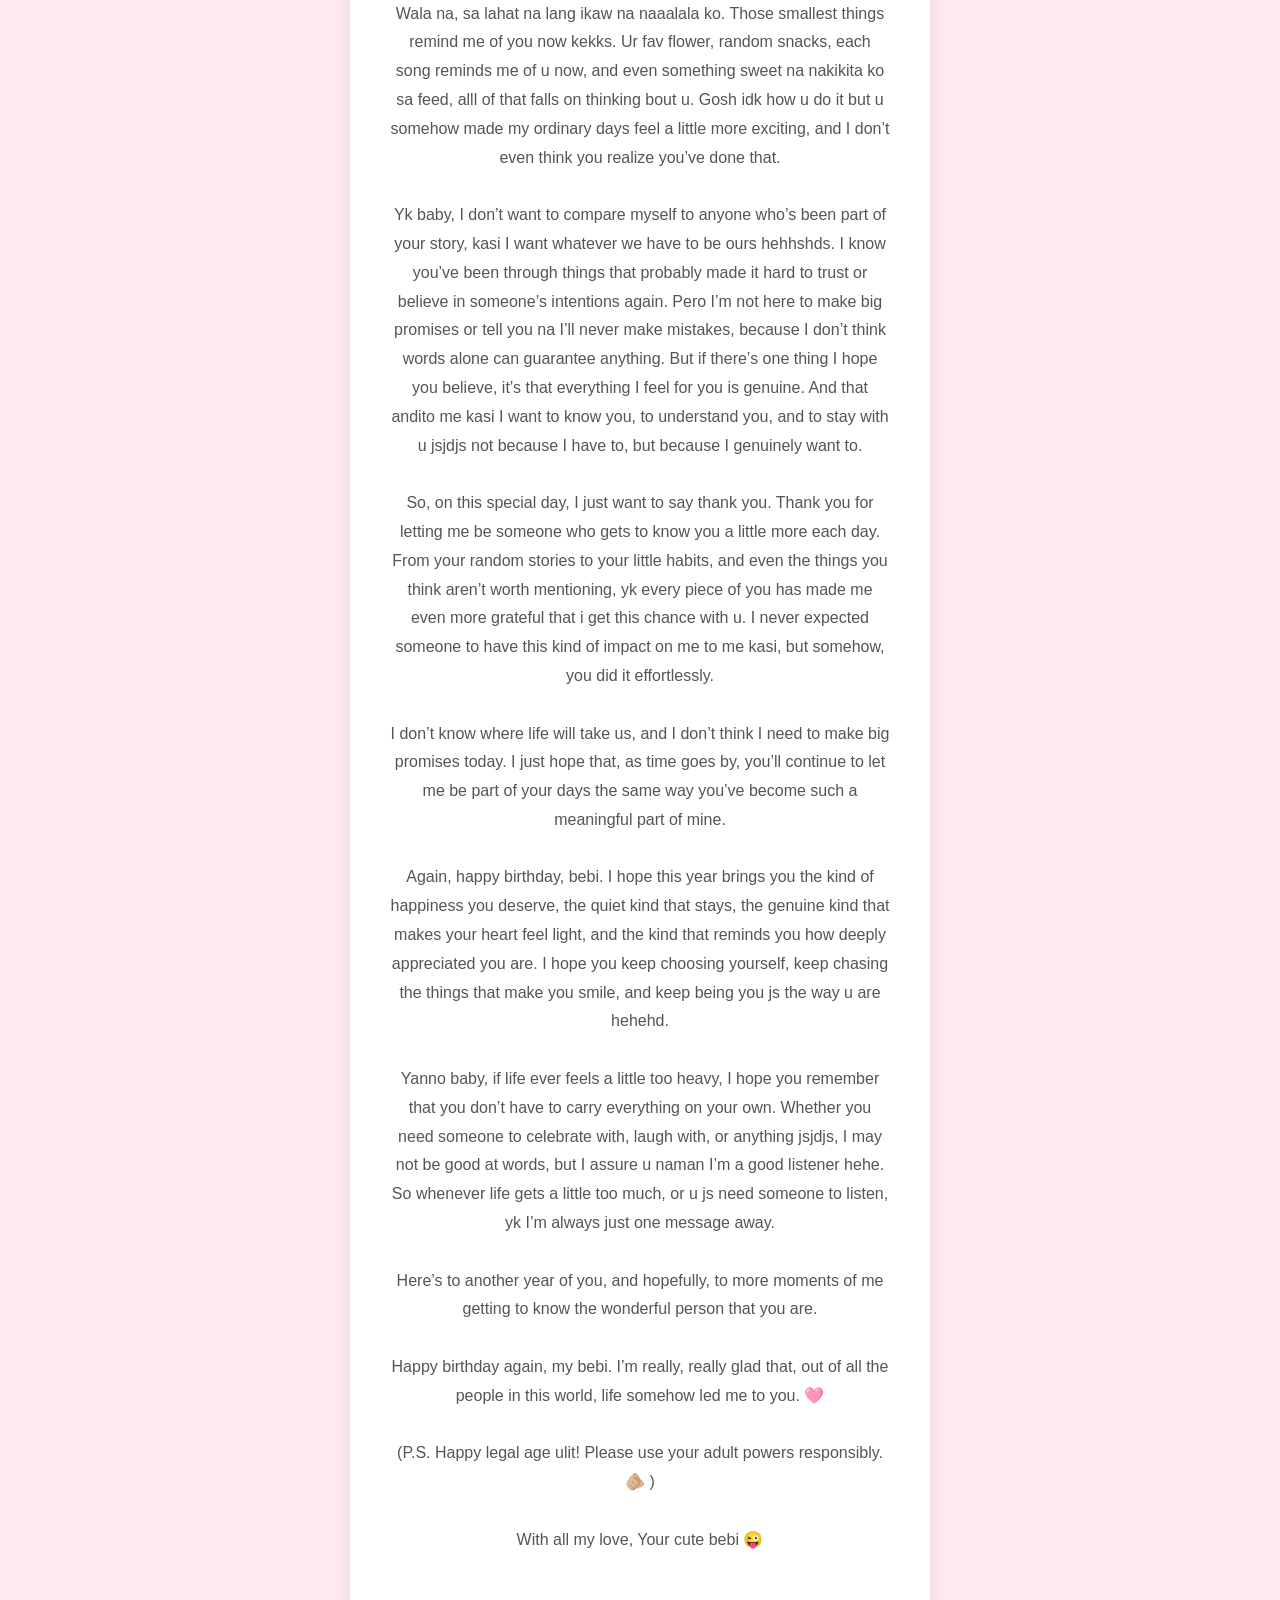
==== letter.html @ 2fe87b93 "Create letter.html" ====
<!DOCTYPE html>
<html lang="en">
<head>
    <meta charset="UTF-8">
    <meta name="viewport" content="width=device-width, initial-scale=1.0">
    <title>Your Letter 💌</title>

    <link rel="stylesheet" href="style.css">
</head>

<body>

    <div class="container">

        <h1>Happy Birthday, my bebi. 🩷</h1>

        <p>


Happy legal age too. 🥹 I know turning 18 doesn’t suddenly mean you’ll have everything figured out, but I hope this chapter gives you more reasons to smile than to worry, more moments that make you genuinely happy, and people who love and appreciate you the way you deserve. (ur still my baby girl 🙇🏻‍♀️) 
          <br><br>

First uh i js want u to know this hehhd cz i don’t think you realize how much I’ve enjoyed getting to know you these past few weeks. Out of everything, I think that’s been my favorite part. Learning every little detail about you, hearing how your day at school went layk and also knowing the things na you like and u don’t jsjjsjfjd. Yanno the more I get to know you, the more I realize just how much I like the person that you are.
          <br><br>

Jsjsj yk what’s even cuter pa is that we unexpectedly have so many little things in common heheh. Layk diva sino mag aakala na we both love Cheezy? Difference lang is my fav is red and yung sayo  lack. 😭 tapos ano, we both love spicy food, and we both like cookies and cream flavor too. small things, but somehow those lil details make me smile n parang baliw hayz hhehehshsh
          <br><br>

Wala na, sa lahat na lang ikaw na naaalala ko. Those smallest things remind me of you now kekks. Ur fav flower, random snacks, each song reminds me of u now, and even something sweet na nakikita ko sa feed, alll of that falls on thinking bout u. Gosh idk how u do it but u somehow made my ordinary days feel a little more exciting, and I don’t even think you realize you’ve done that.
          <br><br>

Yk baby, I don’t want to compare myself to anyone who’s been part of your story, kasi I want whatever we have to be ours hehhshds. I know you’ve been through things that probably made it hard to trust or believe in someone’s intentions again. Pero I’m not here to make big promises or tell you na I’ll never make mistakes, because I don’t think words alone can guarantee anything. But if there’s one thing I hope you believe, it’s that everything I feel for you is genuine. And that andito me kasi I want to know you, to understand you, and to stay with u jsjdjs not because I have to, but because I genuinely want to.
          <br><br>

So, on this special day, I just want to say thank you. Thank you for letting me be someone who gets to know you a little more each day. From your random stories to your little habits, and even the things you think aren’t worth mentioning, yk every piece of you has made me even more grateful that i get this chance with u.  I never expected someone to have this kind of impact on me to me kasi, but somehow, you did it effortlessly. 
          <br><br>

I don’t know where life will take us, and I don’t think I need to make big promises today. I just hope that, as time goes by, you’ll continue to let me be part of your days the same way you’ve become such a meaningful part of mine.
          <br><br>

Again, happy birthday, bebi. I hope this year brings you the kind of happiness you deserve, the quiet kind that stays, the genuine kind that makes your heart feel light, and the kind that reminds you how deeply appreciated you are. I hope you keep choosing yourself, keep chasing the things that make you smile, and keep being you js the way u are hehehd.
          <br><br>

Yanno baby, if life ever feels a little too heavy, I hope you remember that you don’t have to carry everything on your own. Whether you need someone to celebrate with, laugh with, or anything jsjdjs, I may not be good at words, but I assure u naman I’m a good listener hehe. So whenever life gets a little too much, or u js need someone to listen, yk I’m always just one message away.
          <br><br>

Here’s to another year of you, and hopefully, to more moments of me getting to know the wonderful person that you are.
          <br><br>

Happy birthday again, my bebi. I’m really, really glad that, out of all the people in this world, life somehow led me to you. 🩷
          <br><br>

(P.S. Happy legal age ulit! Please use your adult powers responsibly. 🫵🏼 )
          <br><br>

With all my love,
Your cute bebi 😜

        </p>

  

    </div>

</body>
</html>
---- style.css ----
body {
    margin: 0;
    padding: 0;
    font-family: Arial, sans-serif;
    background: #ffeaf3;

    display: flex;
    justify-content: center;
    align-items: center;

    height: 100vh;
}

.container {
    background: white;
    width: 85%;
    max-width: 500px;

    padding: 40px;

    border-radius: 20px;

    text-align: center;

    box-shadow: 0 10px 25px rgba(0,0,0,0.08);
}

h1 {
    color: #ff5c9a;
    margin-bottom: 20px;
}

p {
    color: #555;
    line-height: 1.8;
    margin-bottom: 30px;
}

button {
    background: #ff5c9a;
    color: white;

    border: none;
    border-radius: 30px;

    padding: 14px 28px;

    font-size: 16px;

    cursor: pointer;

    transition: .3s;
}

button:hover {
    transform: scale(1.05);
}
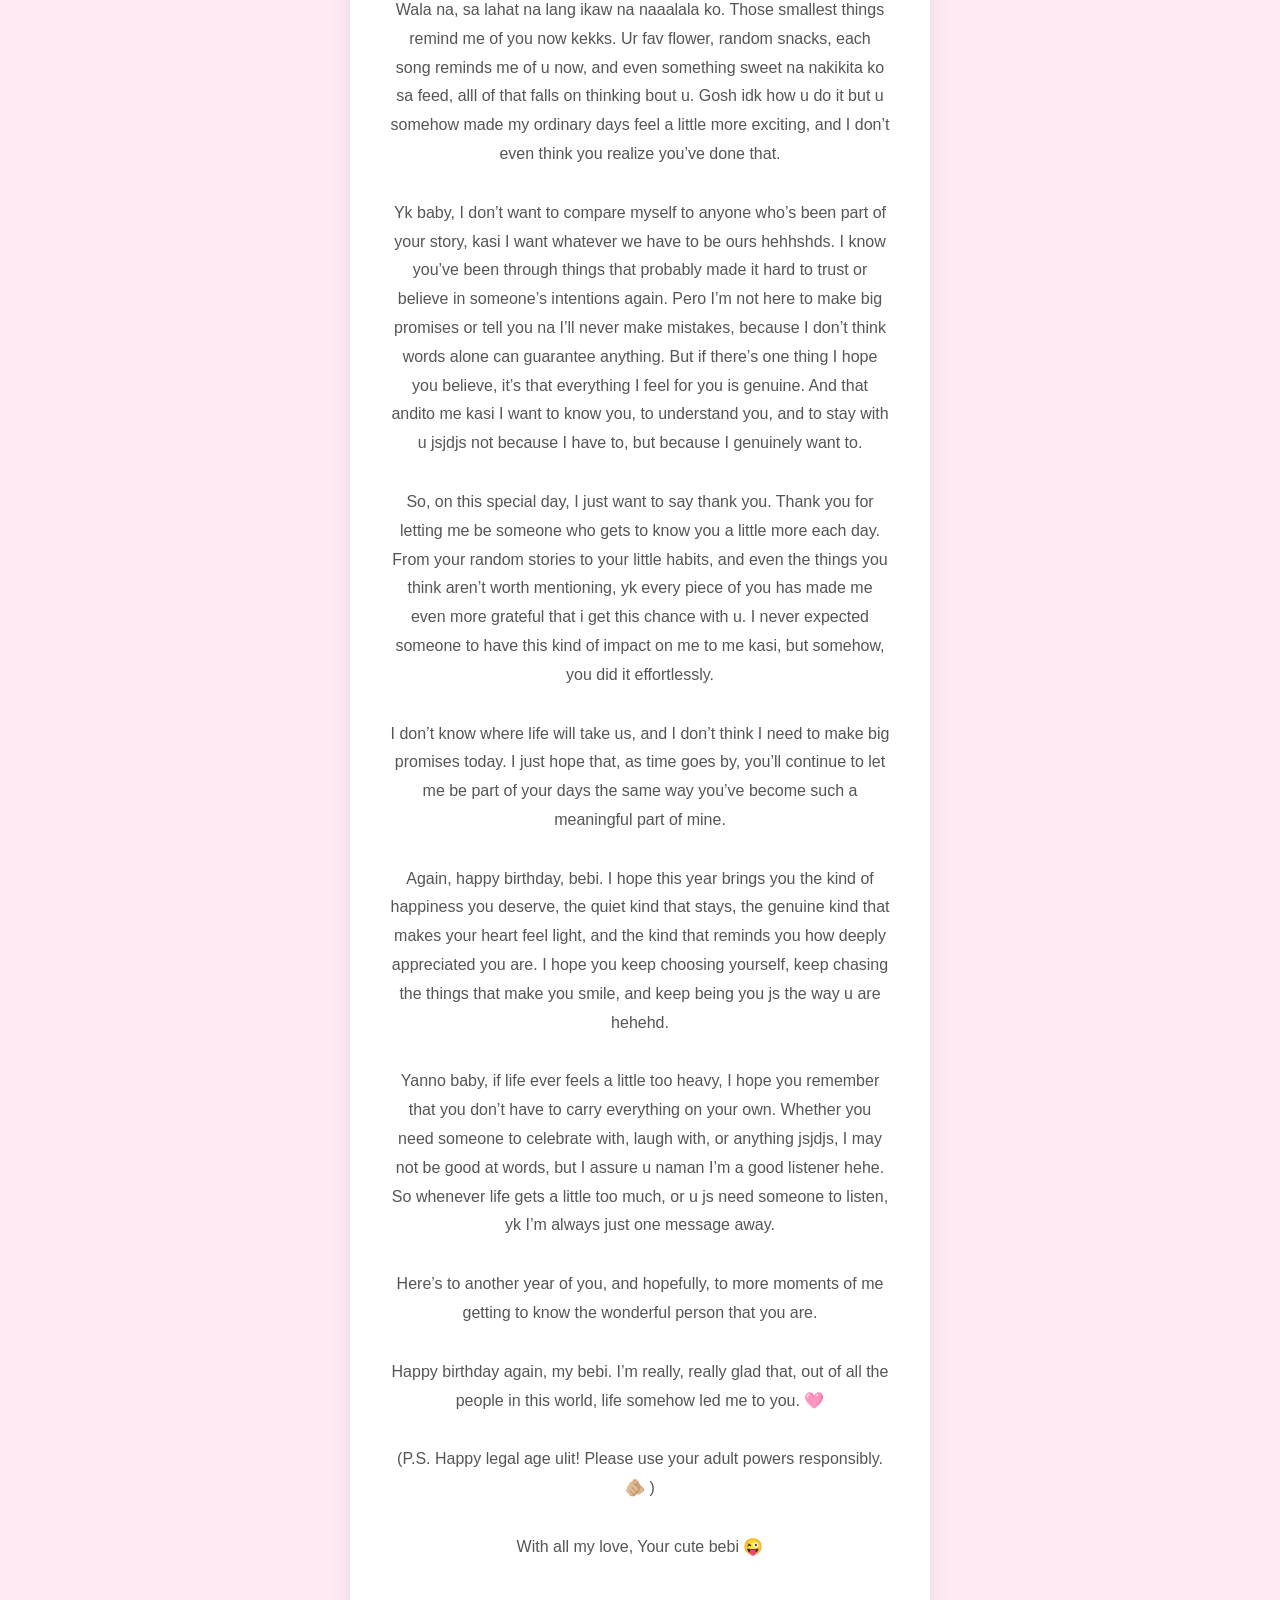
==== commit 1bbf805c: "Update letter.html" ====
--- a/letter.html
+++ b/letter.html
@@ -14,45 +14,59 @@
 
         <h1>Happy Birthday, my bebi. 🩷</h1>
 
-        <p>
+        <p class="fade">
 
 
 Happy legal age too. 🥹 I know turning 18 doesn’t suddenly mean you’ll have everything figured out, but I hope this chapter gives you more reasons to smile than to worry, more moments that make you genuinely happy, and people who love and appreciate you the way you deserve. (ur still my baby girl 🙇🏻‍♀️) 
-          <br><br>
+        </p>
+        
+        <p class="fade">
+First uh i js want u to know this hehhd cz i don’t think you realize how much I’ve enjoyed getting to know you these past few weeks. Out of everything, I think that’s been my favorite part. Learning every little detail about you, hearing how your day at school went layk and also knowing the things na you like and u don’t jsjjsjfjd. Yanno the more I get to know you, the more I realize just how much I like the person that you are.
+        </p>
 
-First uh i js want u to know this hehhd cz i don’t think you realize how much I’ve enjoyed getting to know you these past few weeks. Out of everything, I think that’s been my favorite part. Learning every little detail about you, hearing how your day at school went layk and also knowing the things na you like and u don’t jsjjsjfjd. Yanno the more I get to know you, the more I realize just how much I like the person that you are.
-          <br><br>
+        
+       <p class="fade">
+Jsjsj yk what’s even cuter pa is that we unexpectedly have so many little things in common heheh. Layk diva sino mag aakala na we both love Cheezy? Difference lang is my fav is red and yung sayo  lack. 😭 tapos ano, we both love spicy food, and we both like cookies and cream flavor too. small things, but somehow those lil details make me smile n parang baliw hayz hhehehshsh
+       </p>
 
-Jsjsj yk what’s even cuter pa is that we unexpectedly have so many little things in common heheh. Layk diva sino mag aakala na we both love Cheezy? Difference lang is my fav is red and yung sayo  lack. 😭 tapos ano, we both love spicy food, and we both like cookies and cream flavor too. small things, but somehow those lil details make me smile n parang baliw hayz hhehehshsh
-          <br><br>
+        
+      <p class="fade">
+Wala na, sa lahat na lang ikaw na naaalala ko. Those smallest things remind me of you now kekks. Ur fav flower, random snacks, each song reminds me of u now, and even something sweet na nakikita ko sa feed, alll of that falls on thinking bout u. Gosh idk how u do it but u somehow made my ordinary days feel a little more exciting, and I don’t even think you realize you’ve done that.
+    </p>
 
-Wala na, sa lahat na lang ikaw na naaalala ko. Those smallest things remind me of you now kekks. Ur fav flower, random snacks, each song reminds me of u now, and even something sweet na nakikita ko sa feed, alll of that falls on thinking bout u. Gosh idk how u do it but u somehow made my ordinary days feel a little more exciting, and I don’t even think you realize you’ve done that.
-          <br><br>
+        <p class="fade">
+Yk baby, I don’t want to compare myself to anyone who’s been part of your story, kasi I want whatever we have to be ours hehhshds. I know you’ve been through things that probably made it hard to trust or believe in someone’s intentions again. Pero I’m not here to make big promises or tell you na I’ll never make mistakes, because I don’t think words alone can guarantee anything. But if there’s one thing I hope you believe, it’s that everything I feel for you is genuine. And that andito me kasi I want to know you, to understand you, and to stay with u jsjdjs not because I have to, but because I genuinely want to.
+    </p>
 
-Yk baby, I don’t want to compare myself to anyone who’s been part of your story, kasi I want whatever we have to be ours hehhshds. I know you’ve been through things that probably made it hard to trust or believe in someone’s intentions again. Pero I’m not here to make big promises or tell you na I’ll never make mistakes, because I don’t think words alone can guarantee anything. But if there’s one thing I hope you believe, it’s that everything I feel for you is genuine. And that andito me kasi I want to know you, to understand you, and to stay with u jsjdjs not because I have to, but because I genuinely want to.
-          <br><br>
+        <p class="fade">
+So, on this special day, I just want to say thank you. Thank you for letting me be someone who gets to know you a little more each day. From your random stories to your little habits, and even the things you think aren’t worth mentioning, yk every piece of you has made me even more grateful that i get this chance with u.  I never expected someone to have this kind of impact on me to me kasi, but somehow, you did it effortlessly. 
+        </p>
 
-So, on this special day, I just want to say thank you. Thank you for letting me be someone who gets to know you a little more each day. From your random stories to your little habits, and even the things you think aren’t worth mentioning, yk every piece of you has made me even more grateful that i get this chance with u.  I never expected someone to have this kind of impact on me to me kasi, but somehow, you did it effortlessly. 
-          <br><br>
+        <p class="fade">
+I don’t know where life will take us, and I don’t think I need to make big promises today. I just hope that, as time goes by, you’ll continue to let me be part of your days the same way you’ve become such a meaningful part of mine.
+    </p>
 
-I don’t know where life will take us, and I don’t think I need to make big promises today. I just hope that, as time goes by, you’ll continue to let me be part of your days the same way you’ve become such a meaningful part of mine.
-          <br><br>
+        <p class="fade">
+Again, happy birthday, bebi. I hope this year brings you the kind of happiness you deserve, the quiet kind that stays, the genuine kind that makes your heart feel light, and the kind that reminds you how deeply appreciated you are. I hope you keep choosing yourself, keep chasing the things that make you smile, and keep being you js the way u are hehehd.
+    </p>
 
-Again, happy birthday, bebi. I hope this year brings you the kind of happiness you deserve, the quiet kind that stays, the genuine kind that makes your heart feel light, and the kind that reminds you how deeply appreciated you are. I hope you keep choosing yourself, keep chasing the things that make you smile, and keep being you js the way u are hehehd.
-          <br><br>
+        <p class="fade">
+Yanno baby, if life ever feels a little too heavy, I hope you remember that you don’t have to carry everything on your own. Whether you need someone to celebrate with, laugh with, or anything jsjdjs, I may not be good at words, but I assure u naman I’m a good listener hehe. So whenever life gets a little too much, or u js need someone to listen, yk I’m always just one message away.
+    </p>
 
-Yanno baby, if life ever feels a little too heavy, I hope you remember that you don’t have to carry everything on your own. Whether you need someone to celebrate with, laugh with, or anything jsjdjs, I may not be good at words, but I assure u naman I’m a good listener hehe. So whenever life gets a little too much, or u js need someone to listen, yk I’m always just one message away.
-          <br><br>
+        <p class="fade">
+Here’s to another year of you, and hopefully, to more moments of me getting to know the wonderful person that you are.
+    </p>
 
-Here’s to another year of you, and hopefully, to more moments of me getting to know the wonderful person that you are.
-          <br><br>
+        <p class="fade">
+Happy birthday again, my bebi. I’m really, really glad that, out of all the people in this world, life somehow led me to you. 🩷
+    </p>
 
-Happy birthday again, my bebi. I’m really, really glad that, out of all the people in this world, life somehow led me to you. 🩷
-          <br><br>
+        <p class="fade">
+(P.S. Happy legal age ulit! Please use your adult powers responsibly. 🫵🏼 )
+    </p>
 
-(P.S. Happy legal age ulit! Please use your adult powers responsibly. 🫵🏼 )
-          <br><br>
-
+        <p class="fade">
 With all my love,
 Your cute bebi 😜
 
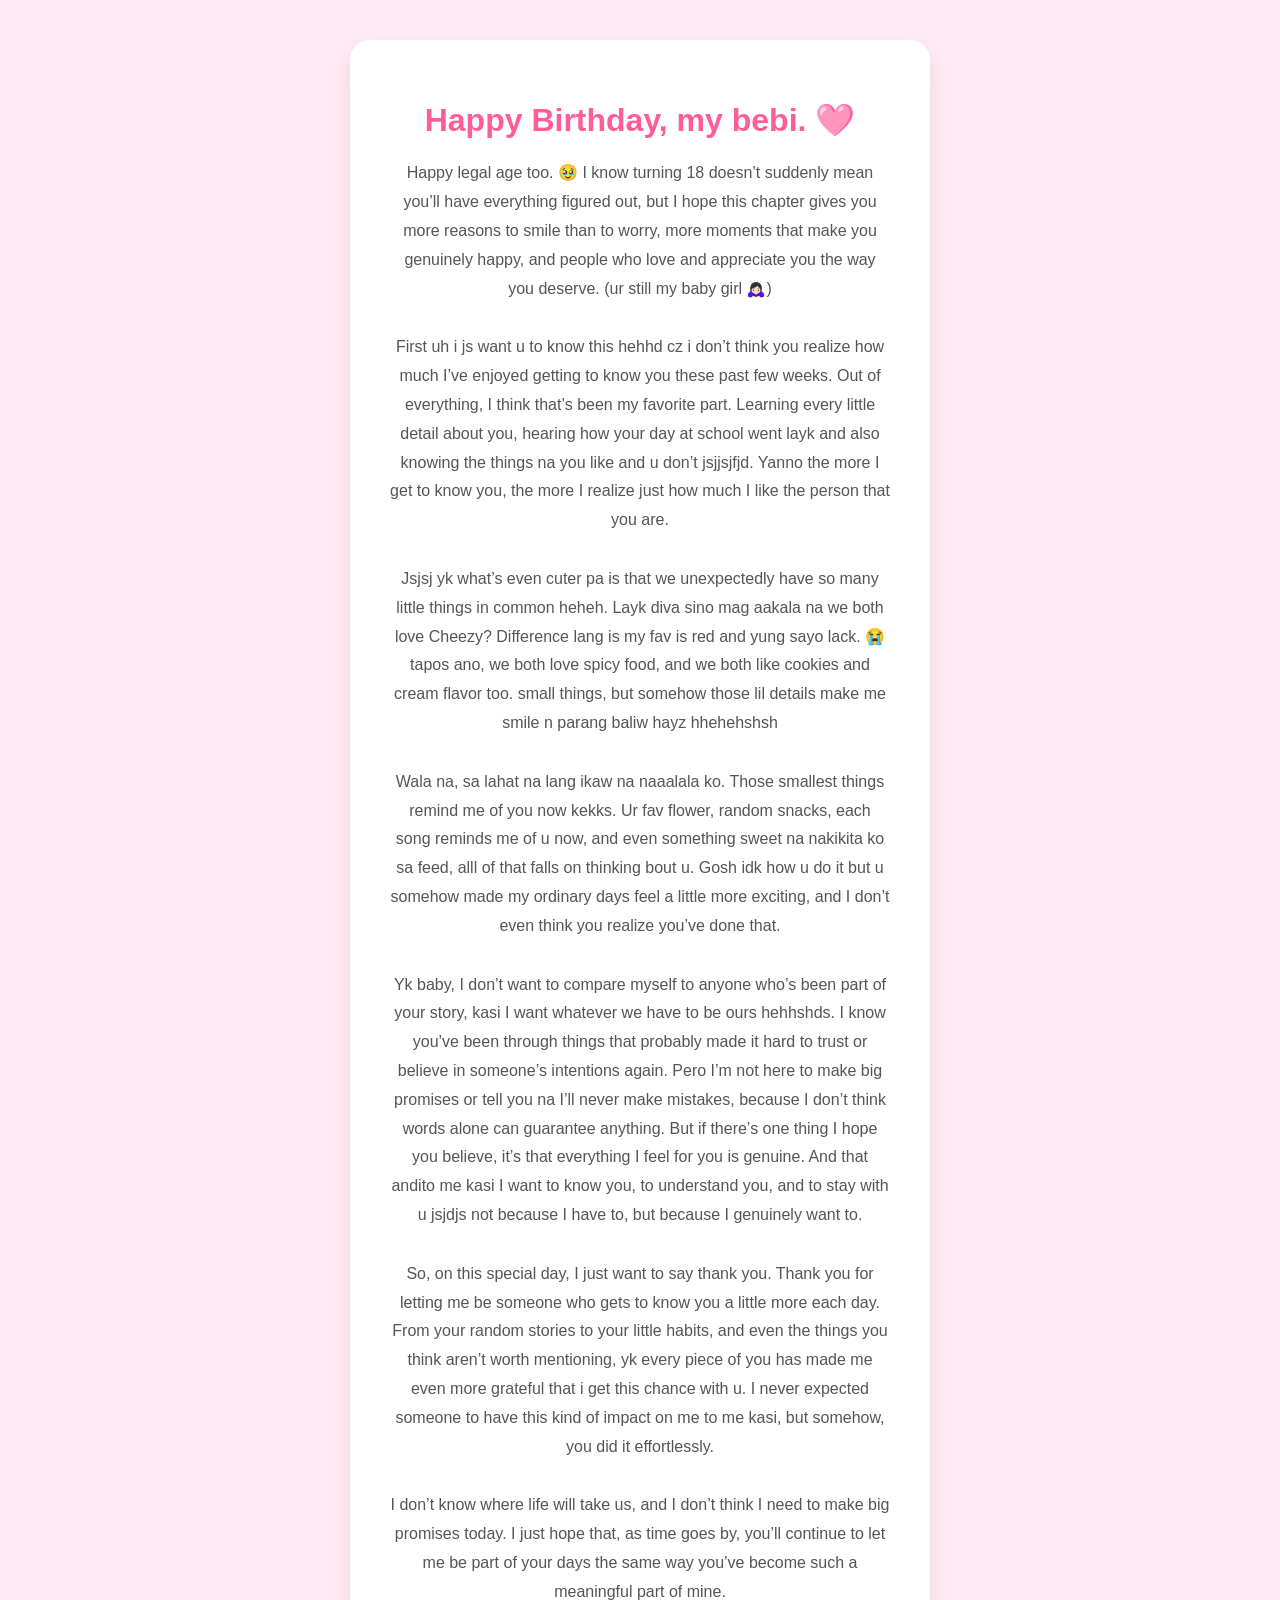
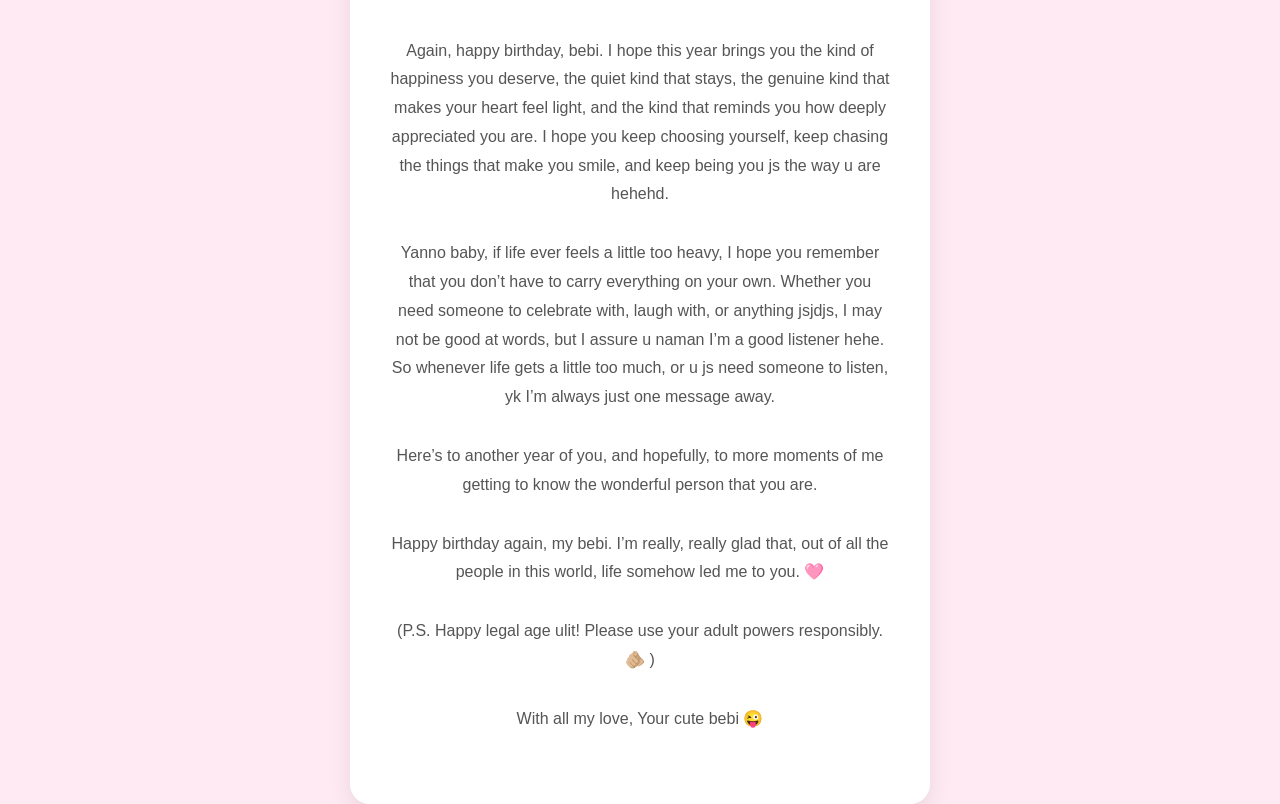
==== commit 94795b97: "Update letter.html" ====
--- a/letter.html
+++ b/letter.html
@@ -68,6 +68,7 @@
 
         <p class="fade">
 With all my love,
+            
 Your cute bebi 😜
 
         </p>
@@ -75,6 +76,7 @@
   
 
     </div>
+    <script src="script.js"></script>
 
 </body>
 </html>
--- a/style.css
+++ b/style.css
@@ -1,14 +1,15 @@
 body {
     margin: 0;
-    padding: 0;
+    padding: 20px;
     font-family: Arial, sans-serif;
     background: #ffeaf3;
 
     display: flex;
     justify-content: center;
-    align-items: center;
+    align-items: flex-start;
 
     height: 100vh;
+    overflow-y: auto;
 }
 
 .container {
@@ -23,6 +24,8 @@
     text-align: center;
 
     box-shadow: 0 10px 25px rgba(0,0,0,0.08);
+
+    margin-top: 20px;
 }
 
 h1 {
@@ -55,3 +58,14 @@
 button:hover {
     transform: scale(1.05);
 }
+
+.fade {
+    opacity: 0;
+    transform: translateY(25px);
+    transition: opacity 0.8s ease, transform 0.8s ease;
+}
+
+.fade.show {
+    opacity: 1;
+    transform: translateY(0);
+}
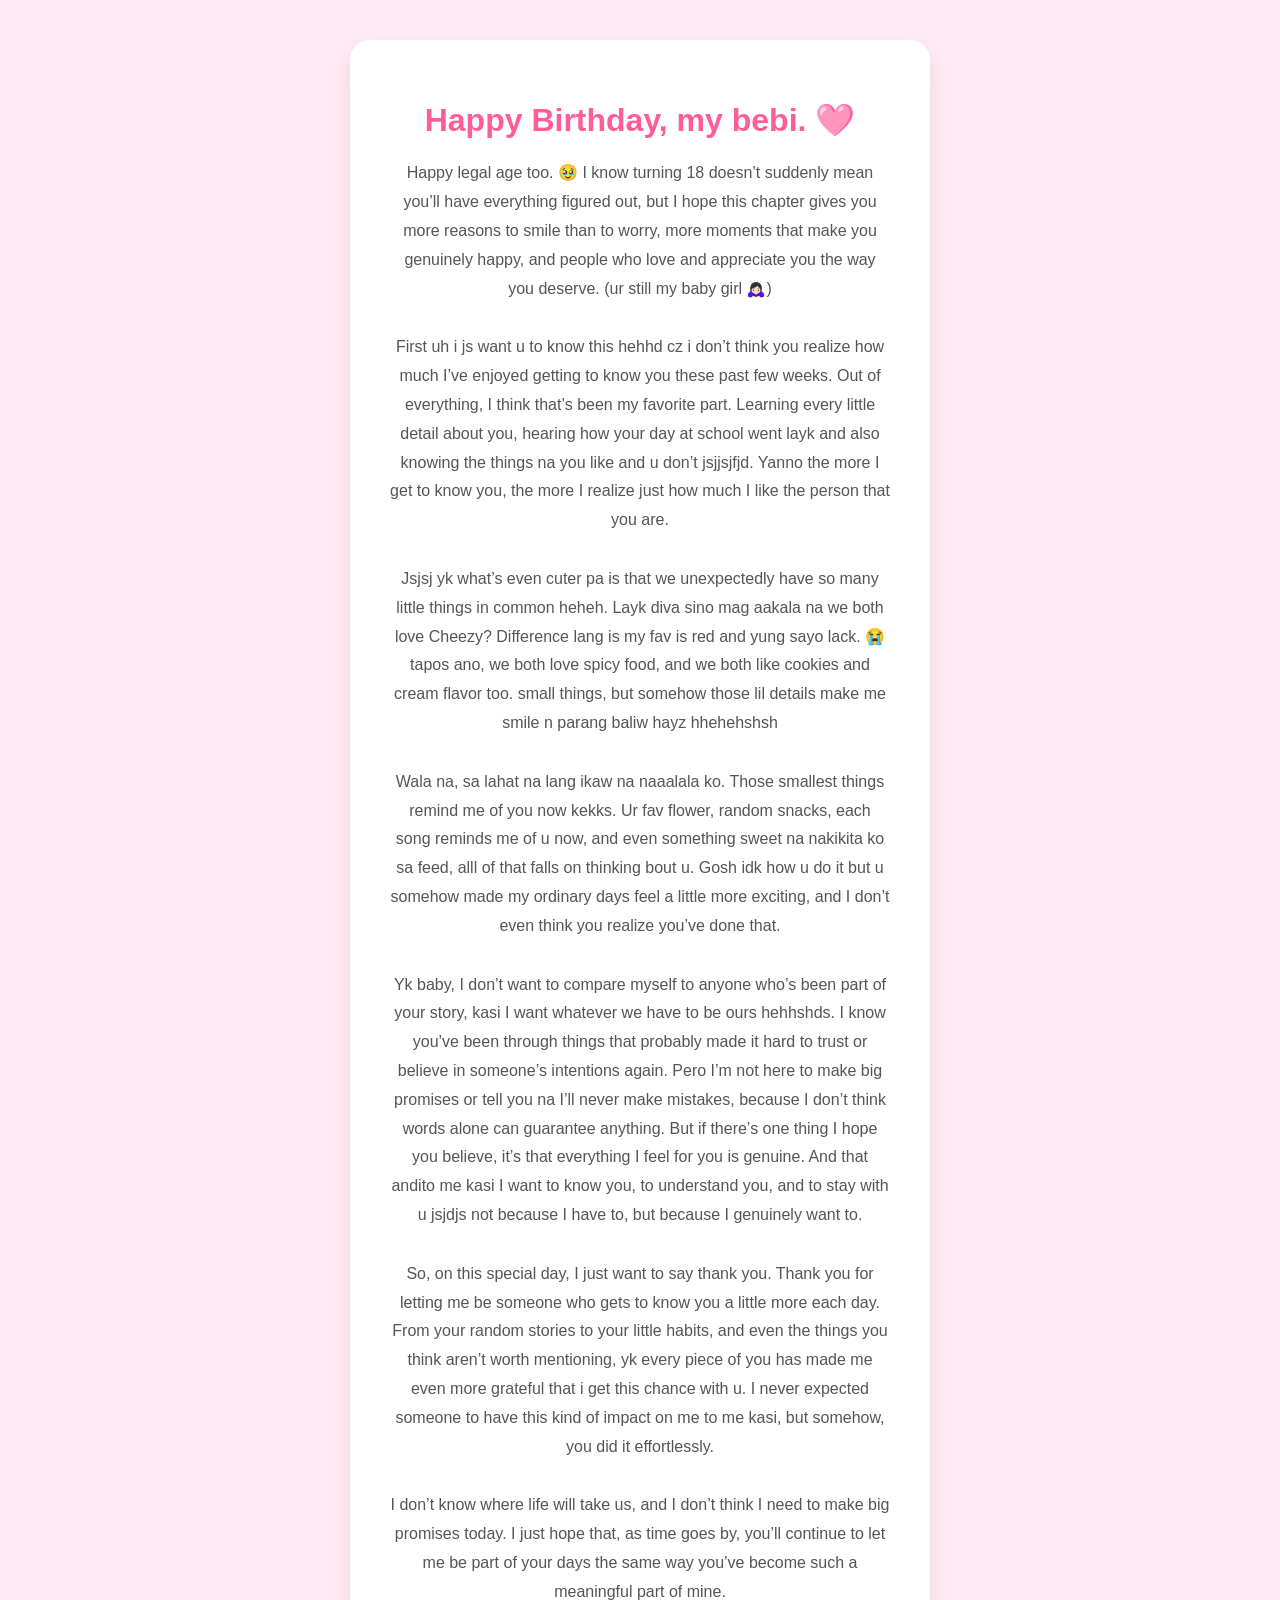
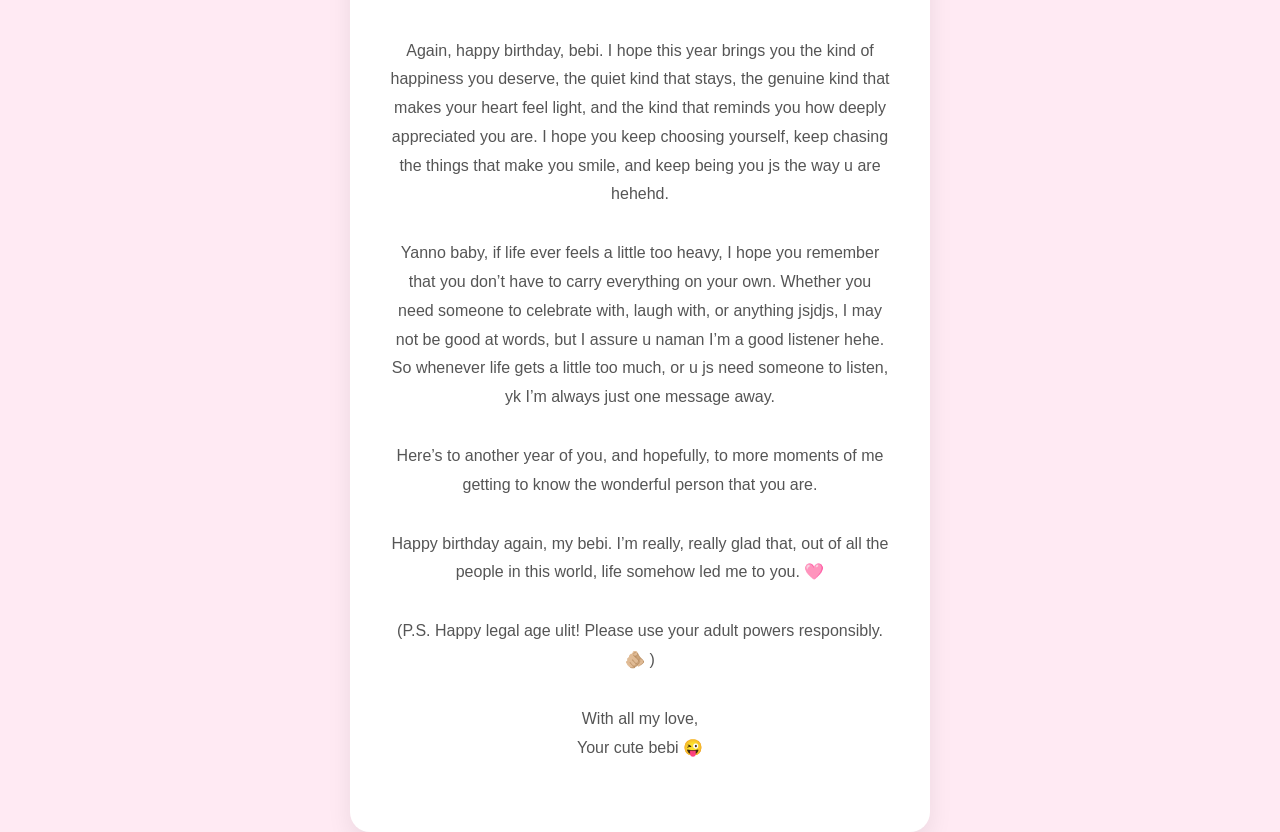
==== commit d783fdd1: "Update letter.html" ====
--- a/letter.html
+++ b/letter.html
@@ -67,8 +67,7 @@
     </p>
 
         <p class="fade">
-With all my love,
-            
+With all my love,<br>        
 Your cute bebi 😜
 
         </p>
